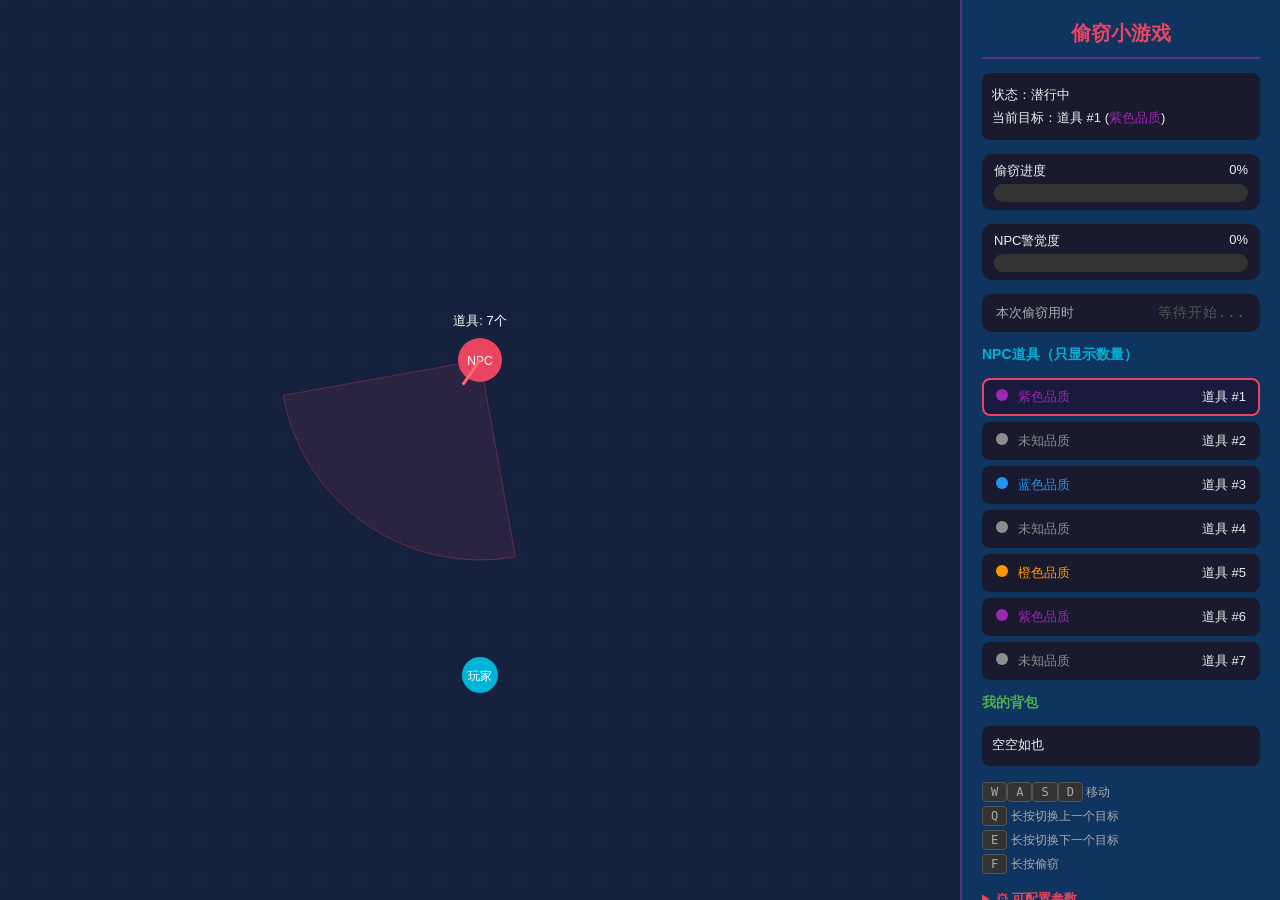
==== stealing_mini_game/src/index.html @ fa86cdaf "提交文档、代码" ====
<!DOCTYPE html>
<html lang="zh-CN">
<head>
<meta charset="UTF-8">
<meta name="viewport" content="width=device-width, initial-scale=1.0">
<title>偷窃小游戏</title>
<link rel="stylesheet" href="style.css">
</head>
<body>
<div id="game-container">
  <div id="game-canvas">
    <canvas id="canvas"></canvas>
    <div id="toast"></div>
    <!-- 结果弹窗 -->
    <div id="modal-overlay">
      <div class="modal-box">
        <div class="modal-title" id="modal-title">偷窃成功！</div>
        <div class="modal-time">本次偷窃用时：<strong id="modal-time-val">0.0秒</strong></div>
        <button class="modal-btn" id="modal-btn-restart">重新开始</button>
      </div>
    </div>
  </div>
  <div id="ui-panel">
    <div class="panel-title">偷窃小游戏</div>

    <!-- 状态 -->
    <div class="status-box" id="status-box">
      状态：<span id="state-text">潜行中</span><br>
      当前目标：<span id="target-text">无</span>
    </div>

    <!-- 偷窃进度 -->
    <div class="bar-container">
      <div class="bar-label"><span>偷窃进度</span><span id="steal-pct">0%</span></div>
      <div class="bar-track"><div class="bar-fill steal" id="steal-bar" style="width:0%"></div></div>
    </div>

    <!-- NPC警觉度 -->
    <div class="bar-container">
      <div class="bar-label"><span>NPC警觉度</span><span id="alert-pct">0%</span></div>
      <div class="bar-track"><div class="bar-fill alert" id="alert-bar" style="width:0%"></div></div>
    </div>

    <!-- 偷窃用时 -->
    <div class="timer-box">
      <span class="timer-label">本次偷窃用时</span>
      <span class="timer-value waiting" id="timer-display">等待开始...</span>
    </div>

    <!-- NPC道具列表 -->
    <div style="font-size:14px;font-weight:bold;color:#00b4d8;">NPC道具（只显示数量）</div>
    <div class="item-list" id="item-list"></div>

    <!-- 我的背包 -->
    <div style="font-size:14px;font-weight:bold;color:#4caf50;">我的背包</div>
    <div class="inventory" id="inventory">空空如也</div>

    <!-- 操作说明 -->
    <div class="controls">
      <kbd>W</kbd><kbd>A</kbd><kbd>S</kbd><kbd>D</kbd> 移动<br>
      <kbd>Q</kbd> 长按切换上一个目标<br>
      <kbd>E</kbd> 长按切换下一个目标<br>
      <kbd>F</kbd> 长按偷窃
    </div>

    <!-- 可配置参数 -->
    <details class="config-section">
      <summary>⚙ 可配置参数</summary>
      <div class="config-grid">
        <label>白色进度需求</label><input type="number" id="cfg-white" value="40">
        <label>白色警戒倍率</label><input type="number" id="cfg-alert-white" value="1" step="0.1">
        <label>绿色进度需求</label><input type="number" id="cfg-green" value="50">
        <label>绿色警戒倍率</label><input type="number" id="cfg-alert-green" value="1.1" step="0.1">
        <label>蓝色进度需求</label><input type="number" id="cfg-blue" value="65">
        <label>蓝色警戒倍率</label><input type="number" id="cfg-alert-blue" value="1.25" step="0.1">
        <label>紫色进度需求</label><input type="number" id="cfg-purple" value="85">
        <label>紫色警戒倍率</label><input type="number" id="cfg-alert-purple" value="1.45" step="0.1">
        <label>橙色进度需求</label><input type="number" id="cfg-orange" value="120">
        <label>橙色警戒倍率</label><input type="number" id="cfg-alert-orange" value="1.7" step="0.1">
        <label>未知进度需求</label><input type="number" id="cfg-unknown" value="60">
        <label>未知警戒倍率</label><input type="number" id="cfg-alert-unknown" value="1.2" step="0.1">
        <label>偷窃速度/秒</label><input type="number" id="cfg-steal-rate" value="10">
        <label>偷窃加速系数</label><input type="number" id="cfg-boost" value="1" step="0.1">
        <label>环境参数</label><input type="number" id="cfg-env-param" value="1" step="0.1">
        <label>偷窃回退速度/秒</label><input type="number" id="cfg-decay-rate" value="3">
        <label>警戒速度/秒</label><input type="number" id="cfg-alert-rate" value="10">
        <label>警戒值上限</label><input type="number" id="cfg-alert-max" value="100">
        <label>警戒回退速度/秒</label><input type="number" id="cfg-alert-decay" value="15">
        <label>NPC视野角度(°)</label><input type="number" id="cfg-fov" value="90">
        <label>NPC视野距离</label><input type="number" id="cfg-view-dist" value="200">
        <label>NPC观察速度</label><input type="number" id="cfg-look-speed" value="1.2" step="0.1">
      </div>
      <div style="display:flex;gap:8px;margin-top:10px;">
        <button id="btn-reset-config" class="btn-reset-config">还原默认配置</button>
      </div>
    </details>

    <button id="btn-reset">重新开始</button>
  </div>
</div>

<script src="script.js"></script>
</body>
</html>
---- stealing_mini_game/src/style.css ----
* { margin: 0; padding: 0; box-sizing: border-box; }
body { background: #1a1a2e; color: #eee; font-family: 'Microsoft YaHei', sans-serif; overflow: hidden; height: 100vh; }

#game-container { display: flex; height: 100vh; }

/* 游戏画布 */
#game-canvas { flex: 1; position: relative; background: #16213e; overflow: hidden; }
canvas { display: block; width: 100%; height: 100%; }

/* 右侧UI面板 */
#ui-panel {
  width: 320px; background: #0f3460; padding: 20px; display: flex; flex-direction: column; gap: 14px;
  border-left: 2px solid #533483; overflow-y: auto;
}
.panel-title { font-size: 20px; font-weight: bold; color: #e94560; text-align: center; border-bottom: 2px solid #533483; padding-bottom: 10px; }

/* 进度条通用样式 */
.bar-container { background: #1a1a2e; border-radius: 10px; padding: 8px 12px; }
.bar-label { font-size: 13px; margin-bottom: 4px; display: flex; justify-content: space-between; }
.bar-track { height: 18px; background: #333; border-radius: 9px; overflow: hidden; position: relative; }
.bar-fill { height: 100%; border-radius: 9px; transition: width 0.05s linear; }
.bar-fill.steal { background: linear-gradient(90deg, #00b4d8, #0077b6); }
.bar-fill.alert { background: linear-gradient(90deg, #f77f00, #d62828); }

/* 品质颜色 */
.quality-white { color: #ccc; }
.quality-green { color: #4caf50; }
.quality-blue { color: #2196f3; }
.quality-purple { color: #9c27b0; }
.quality-orange { color: #ff9800; }
.quality-unknown { color: #8d8d8d; }

/* 道具列表 */
.item-list { display: flex; flex-direction: column; gap: 6px; }
.item-entry {
  display: flex; justify-content: space-between; align-items: center;
  background: #1a1a2e; padding: 8px 12px; border-radius: 8px; border: 2px solid transparent;
  cursor: default; font-size: 13px;
}
.item-entry.selected { border-color: #e94560; background: #1a1a3e; }
.item-dot { width: 12px; height: 12px; border-radius: 50%; display: inline-block; margin-right: 6px; }

/* 状态信息 */
.status-box { background: #1a1a2e; border-radius: 8px; padding: 10px; font-size: 13px; line-height: 1.8; }
.status-box .key { display: inline-block; background: #533483; padding: 1px 8px; border-radius: 4px; font-weight: bold; font-size: 12px; }

/* 操作提示 */
.controls { font-size: 12px; color: #aaa; line-height: 2; }
.controls kbd { background: #333; padding: 2px 8px; border-radius: 4px; border: 1px solid #555; font-family: monospace; }

/* 配置面板 */
.config-section { font-size: 12px; }
.config-section summary { cursor: pointer; color: #e94560; font-weight: bold; font-size: 13px; }
.config-grid { display: grid; grid-template-columns: 1fr 1fr; gap: 4px 8px; margin-top: 8px; }
.config-grid label { font-size: 11px; color: #aaa; }
.config-grid input { width: 100%; background: #1a1a2e; border: 1px solid #533483; color: #eee; padding: 3px 6px; border-radius: 4px; font-size: 12px; }

/* 浮动提示 */
#toast {
  position: absolute; top: 60px; left: 50%; transform: translateX(-50%);
  background: rgba(76,175,80,0.9); color: #fff; padding: 10px 28px;
  border-radius: 8px; font-size: 16px; font-weight: bold;
  pointer-events: none; opacity: 0; transition: opacity 0.3s;
  z-index: 15;
}
#toast.show { opacity: 1; }

/* 结果弹窗 */
#modal-overlay {
  position: absolute; top: 0; left: 0; width: 100%; height: 100%;
  background: rgba(0,0,0,0.65); z-index: 20;
  display: none; justify-content: center; align-items: center;
}
#modal-overlay.show { display: flex; }
.modal-box {
  background: #0f3460; border: 2px solid #533483; border-radius: 16px;
  padding: 32px 40px; text-align: center; min-width: 300px;
  box-shadow: 0 0 40px rgba(0,0,0,0.8);
  animation: modalIn 0.25s ease-out;
}
@keyframes modalIn {
  from { transform: scale(0.85); opacity: 0; }
  to   { transform: scale(1);    opacity: 1; }
}
.modal-title {
  font-size: 32px; font-weight: bold; margin-bottom: 16px;
}
.modal-title.success { color: #4caf50; }
.modal-title.fail    { color: #f44336; }
.modal-time {
  font-size: 18px; color: #ccc; margin-bottom: 24px;
}
.modal-time strong {
  color: #00b4d8; font-family: 'Consolas', monospace; font-size: 24px;
}
.modal-btn {
  background: #e94560; border: none; color: #fff;
  padding: 12px 36px; border-radius: 10px; cursor: pointer;
  font-size: 16px; font-weight: bold; transition: background 0.2s;
}
.modal-btn:hover { background: #c73e54; }

/* 重置按钮 */
#btn-reset {
  background: #e94560; border: none; color: #fff; padding: 10px; border-radius: 8px;
  cursor: pointer; font-size: 14px; font-weight: bold;
}
#btn-reset:hover { background: #c73e54; }

/* 还原默认配置按钮 */
.btn-reset-config {
  flex: 1; background: #533483; border: none; color: #fff; padding: 6px 12px;
  border-radius: 6px; cursor: pointer; font-size: 12px; font-weight: bold;
  transition: background 0.2s;
}
.btn-reset-config:hover { background: #6a42a0; }

/* 背包 */
.inventory { background: #1a1a2e; border-radius: 8px; padding: 10px; font-size: 13px; min-height: 40px; }
.inv-item { padding: 2px 0; }

/* 计时器 */
.timer-box {
  background: #1a1a2e; border-radius: 10px; padding: 10px 14px;
  display: flex; justify-content: space-between; align-items: center;
}
.timer-box .timer-label { font-size: 13px; color: #aaa; }
.timer-box .timer-value { font-size: 22px; font-weight: bold; color: #00b4d8; font-family: 'Consolas', monospace; letter-spacing: 1px; }
.timer-box .timer-value.waiting { color: #555; font-size: 14px; font-weight: normal; }
.timer-box .timer-value.final-success { color: #4caf50; }
.timer-box .timer-value.final-fail { color: #f44336; }
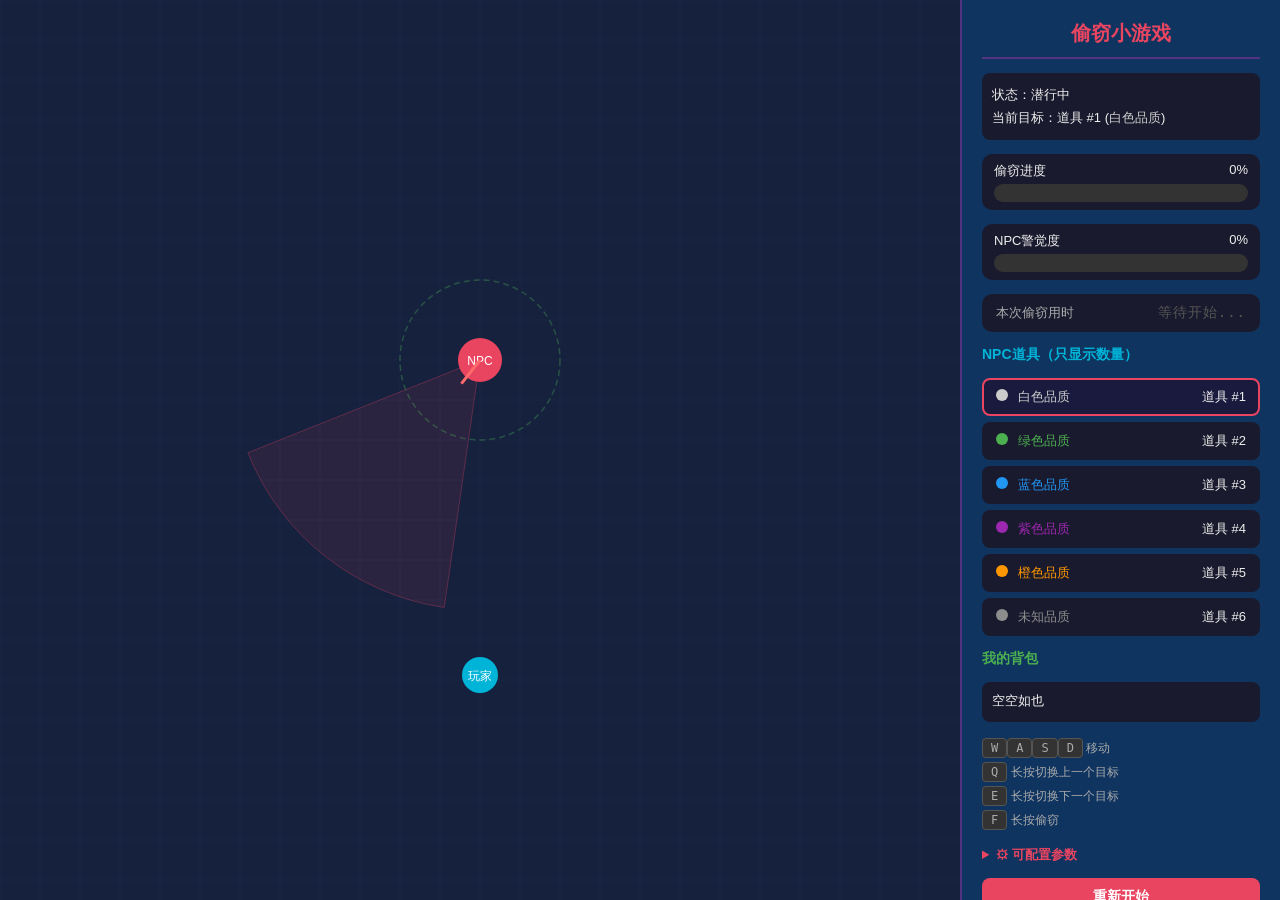
==== commit ce42c4e1: "代码修改" ====
--- a/stealing_mini_game/src/index.html
+++ b/stealing_mini_game/src/index.html
@@ -75,7 +75,7 @@
         <label>蓝色警戒倍率</label><input type="number" id="cfg-alert-blue" value="1.25" step="0.1">
         <label>紫色进度需求</label><input type="number" id="cfg-purple" value="85">
         <label>紫色警戒倍率</label><input type="number" id="cfg-alert-purple" value="1.45" step="0.1">
-        <label>橙色进度需求</label><input type="number" id="cfg-orange" value="120">
+        <label>橙色进度需求</label><input type="number" id="cfg-orange" value="105">
         <label>橙色警戒倍率</label><input type="number" id="cfg-alert-orange" value="1.7" step="0.1">
         <label>未知进度需求</label><input type="number" id="cfg-unknown" value="60">
         <label>未知警戒倍率</label><input type="number" id="cfg-alert-unknown" value="1.2" step="0.1">
@@ -86,9 +86,14 @@
         <label>警戒速度/秒</label><input type="number" id="cfg-alert-rate" value="10">
         <label>警戒值上限</label><input type="number" id="cfg-alert-max" value="100">
         <label>警戒回退速度/秒</label><input type="number" id="cfg-alert-decay" value="15">
-        <label>NPC视野角度(°)</label><input type="number" id="cfg-fov" value="90">
-        <label>NPC视野距离</label><input type="number" id="cfg-view-dist" value="200">
+        <label>NPC视野角度(°)</label><input type="number" id="cfg-fov" value="60">
+        <label>NPC视野距离</label><input type="number" id="cfg-view-dist" value="250">
         <label>NPC观察速度</label><input type="number" id="cfg-look-speed" value="1.2" step="0.1">
+        <label>靠近偷窃距离</label><input type="number" id="cfg-steal-dist" value="80">
+        <label>30%警觉转头倍率</label><input type="number" id="cfg-alert30-speed" value="1.4" step="0.1">
+        <label>30%警觉视野增量(°)</label><input type="number" id="cfg-alert30-fov" value="30">
+        <label>60%警觉转头倍率</label><input type="number" id="cfg-alert60-speed" value="2" step="0.1">
+        <label>60%警觉视野增量(°)</label><input type="number" id="cfg-alert60-fov" value="30">
       </div>
       <div style="display:flex;gap:8px;margin-top:10px;">
         <button id="btn-reset-config" class="btn-reset-config">还原默认配置</button>
